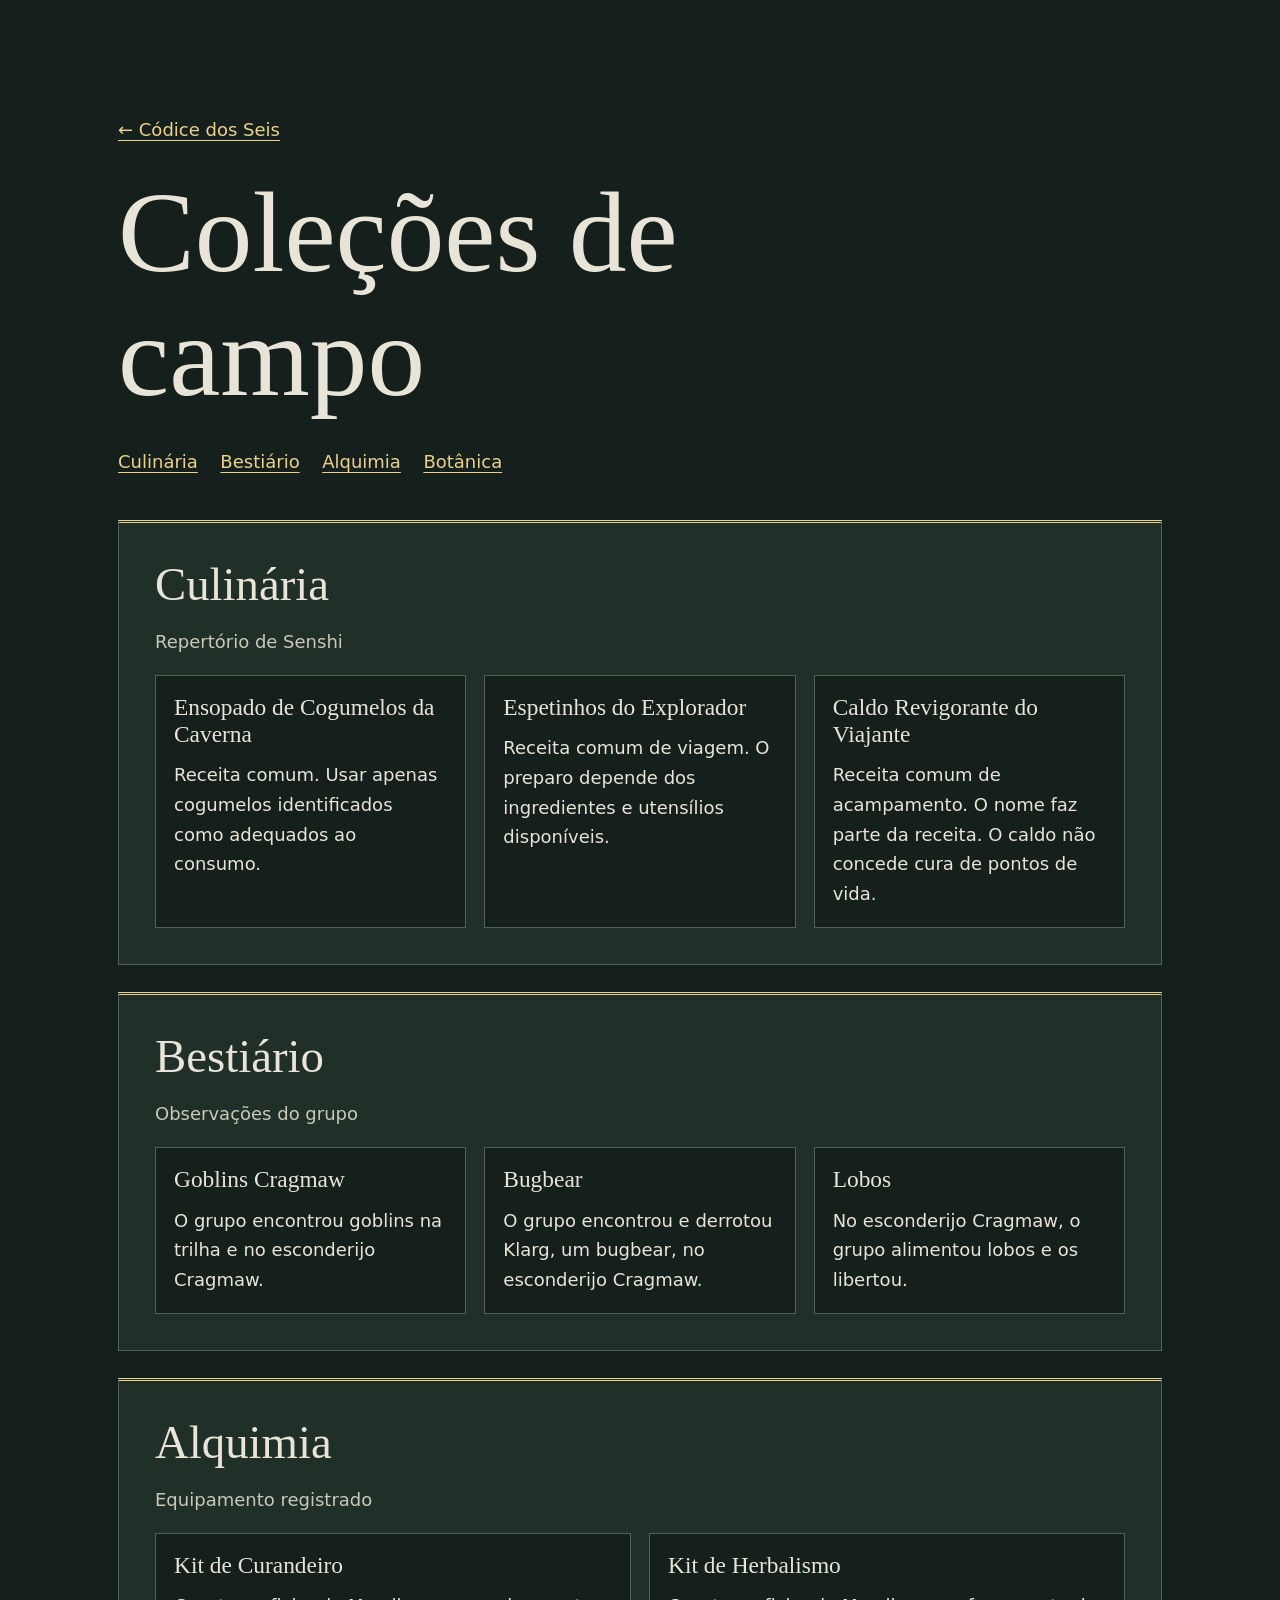
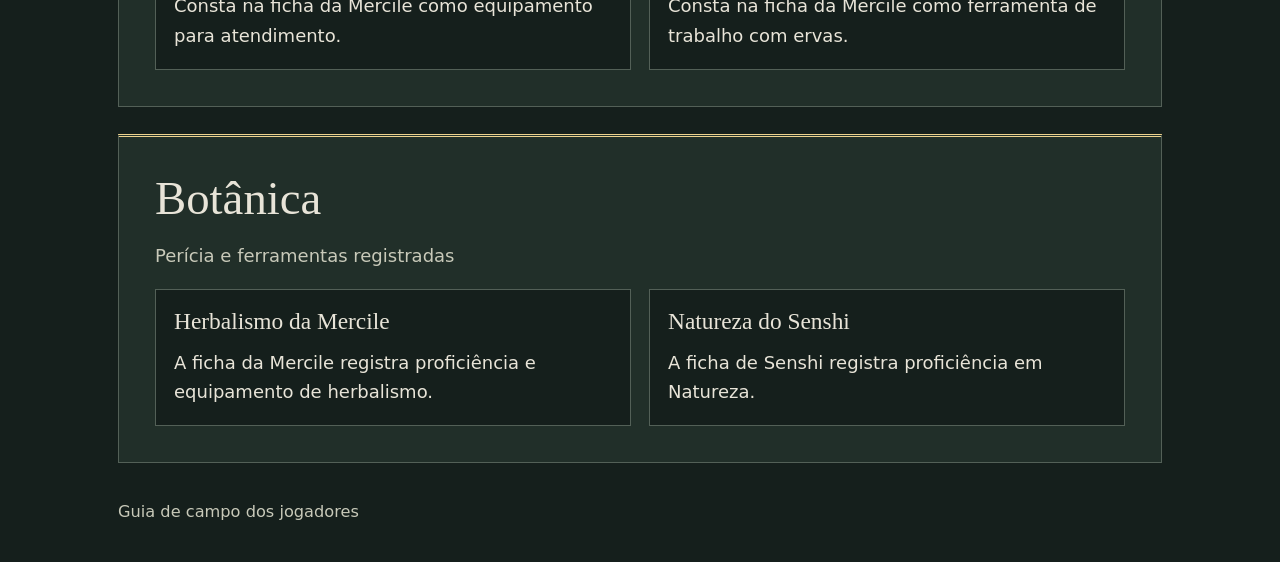
==== colecoes.html @ 7e8af9fe "Publica as coleções de campo confirmadas" ====
<!doctype html>
<html lang="pt-BR">
<head>
  <meta charset="utf-8">
  <meta name="viewport" content="width=device-width, initial-scale=1">
  <meta name="description" content="Culinária, Bestiário, Alquimia e Botânica do Códice dos Seis.">
  <link rel="icon" href="data:,">
  <title>Coleções de campo · Códice dos Seis</title>
  <style>
    :root {
      color-scheme: dark;
      --ink: #e8e4d8;
      --muted: #c8c9b9;
      --gold: #ecd18d;
      --forest: #151f1c;
      --paper: #212f29;
      --rule: #536057;
      background: var(--forest);
      color: var(--ink);
      font: 112.5%/1.65 system-ui, sans-serif;
    }
    * { box-sizing: border-box; }
    body { margin: 0; }
    header, main, footer { max-width: 66rem; margin-inline: auto; padding-inline: clamp(1.25rem, 6vw, 4rem); }
    header { padding-block: clamp(2.5rem, 10vw, 6rem) 2rem; }
    h1, h2 { font-family: Georgia, serif; font-weight: 400; line-height: 1.08; }
    h1 { max-width: 11ch; font-size: clamp(3rem, 9vw, 6.4rem); margin: 0 0 1.15rem; }
    h2 { font-size: clamp(1.75rem, 4vw, 2.6rem); margin: 0 0 1rem; }
    p { max-width: 62ch; margin: 0 0 1rem; }
    nav { display: flex; flex-wrap: wrap; gap: .5rem 1.25rem; }
    nav a { display: inline-flex; align-items: center; min-height: 44px; }
    a { color: var(--gold); text-underline-offset: .22em; }
    a:focus-visible { outline: 2px solid var(--gold); outline-offset: 4px; }
    main { display: grid; gap: 1.5rem; }
    section { background: var(--paper); border: 1px solid var(--rule); padding: clamp(1rem, 4vw, 2rem); }
    #cartas { border-block-start: 4px double var(--gold); }
    #cartas, #guia { grid-column: 1 / -1; }
    .spell-grid { display: grid; grid-template-columns: repeat(auto-fit, minmax(min(100%, 14rem), 1fr)); gap: 1.25rem; }
    .spell { border: 1px solid var(--rule); background: var(--forest); }
    .spell a { display: block; }
    .spell img { display: block; width: 100%; height: auto; aspect-ratio: 2 / 3; object-fit: contain; }
    .spell-copy { padding: 1rem; }
    .spell h3 { font: 400 1.45rem Georgia, serif; margin: 0 0 .55rem; }
    .spell-status { color: var(--gold); font-size: .85rem; }
    section p:last-child { margin-bottom: 0; }
    footer { color: var(--muted); padding-block: 2rem; font-size: .9rem; }
    @media (min-width: 52rem) {
      main { grid-template-columns: 1fr 1.4fr; align-items: start; }
    }
    .collection { grid-column: 1 / -1; scroll-margin-block-start: 1rem; border-block-start: 3px double var(--gold); }
    .caption { color: var(--muted); }
    .entry-grid { display: grid; gap: 1rem; grid-template-columns: repeat(auto-fit, minmax(min(100%, 15rem), 1fr)); }
    article { padding: 1rem; background: var(--forest); border: 1px solid var(--rule); }
    article h3 { font: 400 1.3rem Georgia, serif; margin: 0 0 .7rem; }
    .back { display: inline-flex; align-items: center; min-height: 44px; margin-block-end: 1rem; }
    h1 { max-width: 14ch; }
  </style>
</head>
<body>
  <header>
    <a class="back" href="./">← Códice dos Seis</a>
    <h1>Coleções de campo</h1>
    <nav aria-label="Coleções de campo">
      <a href="#culinaria">Culinária</a>
      <a href="#bestiario">Bestiário</a>
      <a href="#alquimia">Alquimia</a>
      <a href="#botanica">Botânica</a>
    </nav>
  </header>
  <main>
    <section class="collection" id="culinaria" aria-labelledby="titulo-culinaria">
      <h2 id="titulo-culinaria">Culinária</h2>
      <p class="caption">Repertório de Senshi</p>
      <div class="entry-grid">
        <article id="culinaria-ensopado">
          <h3>Ensopado de Cogumelos da Caverna</h3>
          <p>Receita comum. Usar apenas cogumelos identificados como adequados ao consumo.</p>
        </article>
        <article id="culinaria-espetinhos">
          <h3>Espetinhos do Explorador</h3>
          <p>Receita comum de viagem. O preparo depende dos ingredientes e utensílios disponíveis.</p>
        </article>
        <article id="culinaria-caldo">
          <h3>Caldo Revigorante do Viajante</h3>
          <p>Receita comum de acampamento. O nome faz parte da receita. O caldo não concede cura de pontos de vida.</p>
        </article>
      </div>
    </section>
    <section class="collection" id="bestiario" aria-labelledby="titulo-bestiario">
      <h2 id="titulo-bestiario">Bestiário</h2>
      <p class="caption">Observações do grupo</p>
      <div class="entry-grid">
        <article id="bestiario-goblins">
          <h3>Goblins Cragmaw</h3>
          <p>O grupo encontrou goblins na trilha e no esconderijo Cragmaw.</p>
        </article>
        <article id="bestiario-bugbear">
          <h3>Bugbear</h3>
          <p>O grupo encontrou e derrotou Klarg, um bugbear, no esconderijo Cragmaw.</p>
        </article>
        <article id="bestiario-lobos">
          <h3>Lobos</h3>
          <p>No esconderijo Cragmaw, o grupo alimentou lobos e os libertou.</p>
        </article>
      </div>
    </section>
    <section class="collection" id="alquimia" aria-labelledby="titulo-alquimia">
      <h2 id="titulo-alquimia">Alquimia</h2>
      <p class="caption">Equipamento registrado</p>
      <div class="entry-grid">
        <article id="alquimia-kit-curandeiro">
          <h3>Kit de Curandeiro</h3>
          <p>Consta na ficha da Mercile como equipamento para atendimento.</p>
        </article>
        <article id="alquimia-kit-herbalismo">
          <h3>Kit de Herbalismo</h3>
          <p>Consta na ficha da Mercile como ferramenta de trabalho com ervas.</p>
        </article>
      </div>
    </section>
    <section class="collection" id="botanica" aria-labelledby="titulo-botanica">
      <h2 id="titulo-botanica">Botânica</h2>
      <p class="caption">Perícia e ferramentas registradas</p>
      <div class="entry-grid">
        <article id="botanica-herbalismo">
          <h3>Herbalismo da Mercile</h3>
          <p>A ficha da Mercile registra proficiência e equipamento de herbalismo.</p>
        </article>
        <article id="botanica-natureza">
          <h3>Natureza do Senshi</h3>
          <p>A ficha de Senshi registra proficiência em Natureza.</p>
        </article>
      </div>
    </section>
  </main>
  <footer>Guia de campo dos jogadores</footer>
</body>
</html>
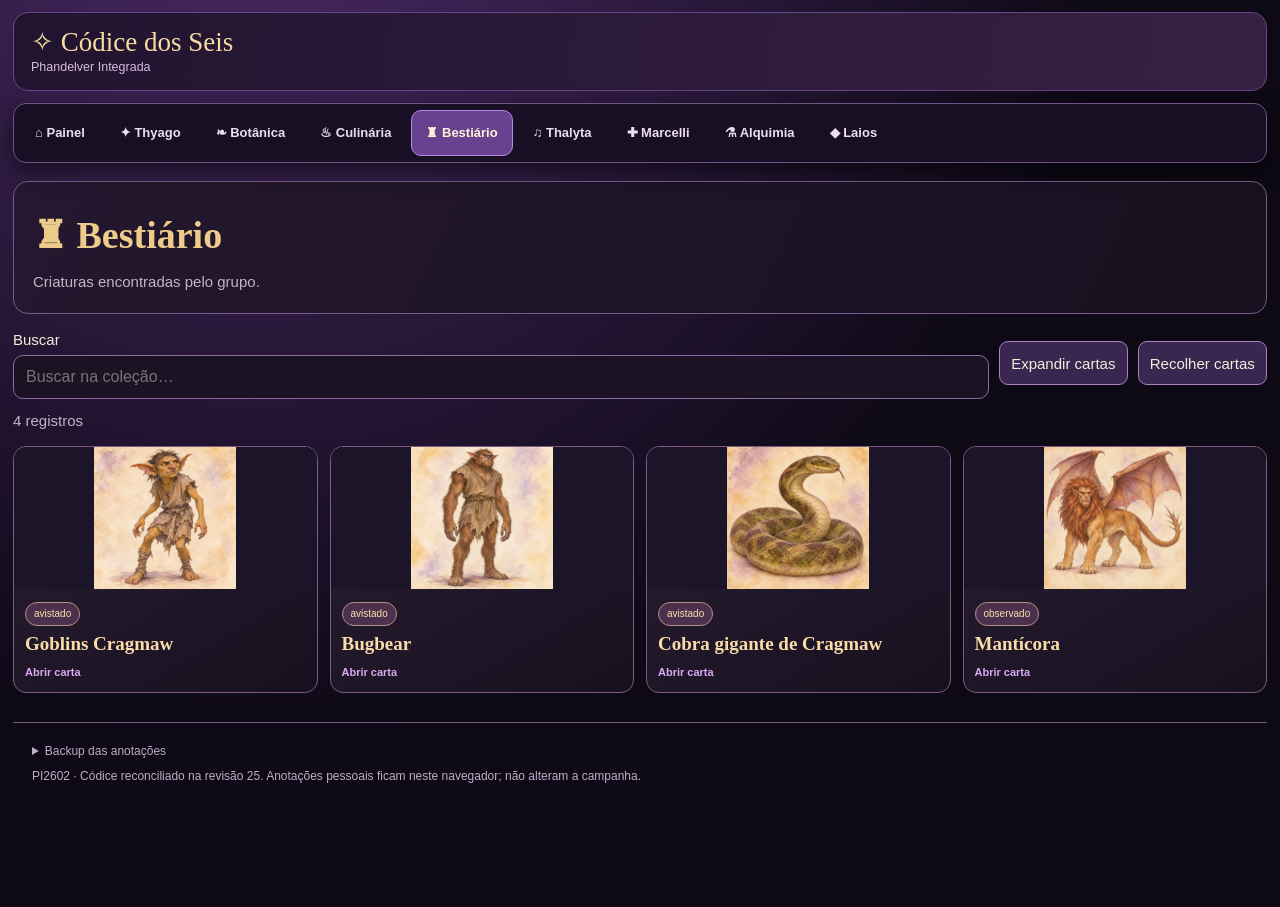
==== commit 41990a7d: "Integra coleções da campanha e ilustra cada receita Publica 60 cartas: 46 magias com descrição e dad" ====
--- a/colecoes.html
+++ b/colecoes.html
@@ -1,138 +1 @@
-<!doctype html>
-<html lang="pt-BR">
-<head>
-  <meta charset="utf-8">
-  <meta name="viewport" content="width=device-width, initial-scale=1">
-  <meta name="description" content="Culinária, Bestiário, Alquimia e Botânica do Códice dos Seis.">
-  <link rel="icon" href="data:,">
-  <title>Coleções de campo · Códice dos Seis</title>
-  <style>
-    :root {
-      color-scheme: dark;
-      --ink: #e8e4d8;
-      --muted: #c8c9b9;
-      --gold: #ecd18d;
-      --forest: #151f1c;
-      --paper: #212f29;
-      --rule: #536057;
-      background: var(--forest);
-      color: var(--ink);
-      font: 112.5%/1.65 system-ui, sans-serif;
-    }
-    * { box-sizing: border-box; }
-    body { margin: 0; }
-    header, main, footer { max-width: 66rem; margin-inline: auto; padding-inline: clamp(1.25rem, 6vw, 4rem); }
-    header { padding-block: clamp(2.5rem, 10vw, 6rem) 2rem; }
-    h1, h2 { font-family: Georgia, serif; font-weight: 400; line-height: 1.08; }
-    h1 { max-width: 11ch; font-size: clamp(3rem, 9vw, 6.4rem); margin: 0 0 1.15rem; }
-    h2 { font-size: clamp(1.75rem, 4vw, 2.6rem); margin: 0 0 1rem; }
-    p { max-width: 62ch; margin: 0 0 1rem; }
-    nav { display: flex; flex-wrap: wrap; gap: .5rem 1.25rem; }
-    nav a { display: inline-flex; align-items: center; min-height: 44px; }
-    a { color: var(--gold); text-underline-offset: .22em; }
-    a:focus-visible { outline: 2px solid var(--gold); outline-offset: 4px; }
-    main { display: grid; gap: 1.5rem; }
-    section { background: var(--paper); border: 1px solid var(--rule); padding: clamp(1rem, 4vw, 2rem); }
-    #cartas { border-block-start: 4px double var(--gold); }
-    #cartas, #guia { grid-column: 1 / -1; }
-    .spell-grid { display: grid; grid-template-columns: repeat(auto-fit, minmax(min(100%, 14rem), 1fr)); gap: 1.25rem; }
-    .spell { border: 1px solid var(--rule); background: var(--forest); }
-    .spell a { display: block; }
-    .spell img { display: block; width: 100%; height: auto; aspect-ratio: 2 / 3; object-fit: contain; }
-    .spell-copy { padding: 1rem; }
-    .spell h3 { font: 400 1.45rem Georgia, serif; margin: 0 0 .55rem; }
-    .spell-status { color: var(--gold); font-size: .85rem; }
-    section p:last-child { margin-bottom: 0; }
-    footer { color: var(--muted); padding-block: 2rem; font-size: .9rem; }
-    @media (min-width: 52rem) {
-      main { grid-template-columns: 1fr 1.4fr; align-items: start; }
-    }
-    .collection { grid-column: 1 / -1; scroll-margin-block-start: 1rem; border-block-start: 3px double var(--gold); }
-    .caption { color: var(--muted); }
-    .entry-grid { display: grid; gap: 1rem; grid-template-columns: repeat(auto-fit, minmax(min(100%, 15rem), 1fr)); }
-    article { padding: 1rem; background: var(--forest); border: 1px solid var(--rule); }
-    article h3 { font: 400 1.3rem Georgia, serif; margin: 0 0 .7rem; }
-    .back { display: inline-flex; align-items: center; min-height: 44px; margin-block-end: 1rem; }
-    h1 { max-width: 14ch; }
-  </style>
-</head>
-<body>
-  <header>
-    <a class="back" href="./">← Códice dos Seis</a>
-    <h1>Coleções de campo</h1>
-    <nav aria-label="Coleções de campo">
-      <a href="#culinaria">Culinária</a>
-      <a href="#bestiario">Bestiário</a>
-      <a href="#alquimia">Alquimia</a>
-      <a href="#botanica">Botânica</a>
-    </nav>
-  </header>
-  <main>
-    <section class="collection" id="culinaria" aria-labelledby="titulo-culinaria">
-      <h2 id="titulo-culinaria">Culinária</h2>
-      <p class="caption">Repertório de Senshi</p>
-      <div class="entry-grid">
-        <article id="culinaria-ensopado">
-          <h3>Ensopado de Cogumelos da Caverna</h3>
-          <p>Receita comum. Usar apenas cogumelos identificados como adequados ao consumo.</p>
-        </article>
-        <article id="culinaria-espetinhos">
-          <h3>Espetinhos do Explorador</h3>
-          <p>Receita comum de viagem. O preparo depende dos ingredientes e utensílios disponíveis.</p>
-        </article>
-        <article id="culinaria-caldo">
-          <h3>Caldo Revigorante do Viajante</h3>
-          <p>Receita comum de acampamento. O nome faz parte da receita. O caldo não concede cura de pontos de vida.</p>
-        </article>
-      </div>
-    </section>
-    <section class="collection" id="bestiario" aria-labelledby="titulo-bestiario">
-      <h2 id="titulo-bestiario">Bestiário</h2>
-      <p class="caption">Observações do grupo</p>
-      <div class="entry-grid">
-        <article id="bestiario-goblins">
-          <h3>Goblins Cragmaw</h3>
-          <p>O grupo encontrou goblins na trilha e no esconderijo Cragmaw.</p>
-        </article>
-        <article id="bestiario-bugbear">
-          <h3>Bugbear</h3>
-          <p>O grupo encontrou e derrotou Klarg, um bugbear, no esconderijo Cragmaw.</p>
-        </article>
-        <article id="bestiario-lobos">
-          <h3>Lobos</h3>
-          <p>No esconderijo Cragmaw, o grupo alimentou lobos e os libertou.</p>
-        </article>
-      </div>
-    </section>
-    <section class="collection" id="alquimia" aria-labelledby="titulo-alquimia">
-      <h2 id="titulo-alquimia">Alquimia</h2>
-      <p class="caption">Equipamento registrado</p>
-      <div class="entry-grid">
-        <article id="alquimia-kit-curandeiro">
-          <h3>Kit de Curandeiro</h3>
-          <p>Consta na ficha da Mercile como equipamento para atendimento.</p>
-        </article>
-        <article id="alquimia-kit-herbalismo">
-          <h3>Kit de Herbalismo</h3>
-          <p>Consta na ficha da Mercile como ferramenta de trabalho com ervas.</p>
-        </article>
-      </div>
-    </section>
-    <section class="collection" id="botanica" aria-labelledby="titulo-botanica">
-      <h2 id="titulo-botanica">Botânica</h2>
-      <p class="caption">Perícia e ferramentas registradas</p>
-      <div class="entry-grid">
-        <article id="botanica-herbalismo">
-          <h3>Herbalismo da Mercile</h3>
-          <p>A ficha da Mercile registra proficiência e equipamento de herbalismo.</p>
-        </article>
-        <article id="botanica-natureza">
-          <h3>Natureza do Senshi</h3>
-          <p>A ficha de Senshi registra proficiência em Natureza.</p>
-        </article>
-      </div>
-    </section>
-  </main>
-  <footer>Guia de campo dos jogadores</footer>
-</body>
-</html>
+<!doctype html><html lang="pt-BR"><meta charset="utf-8"><title>Coleções do Códice</title><a href="index.html#bestiario">Abrir as coleções atualizadas</a><script>location.replace("index.html"+(location.hash||"#bestiario"));</script></html>
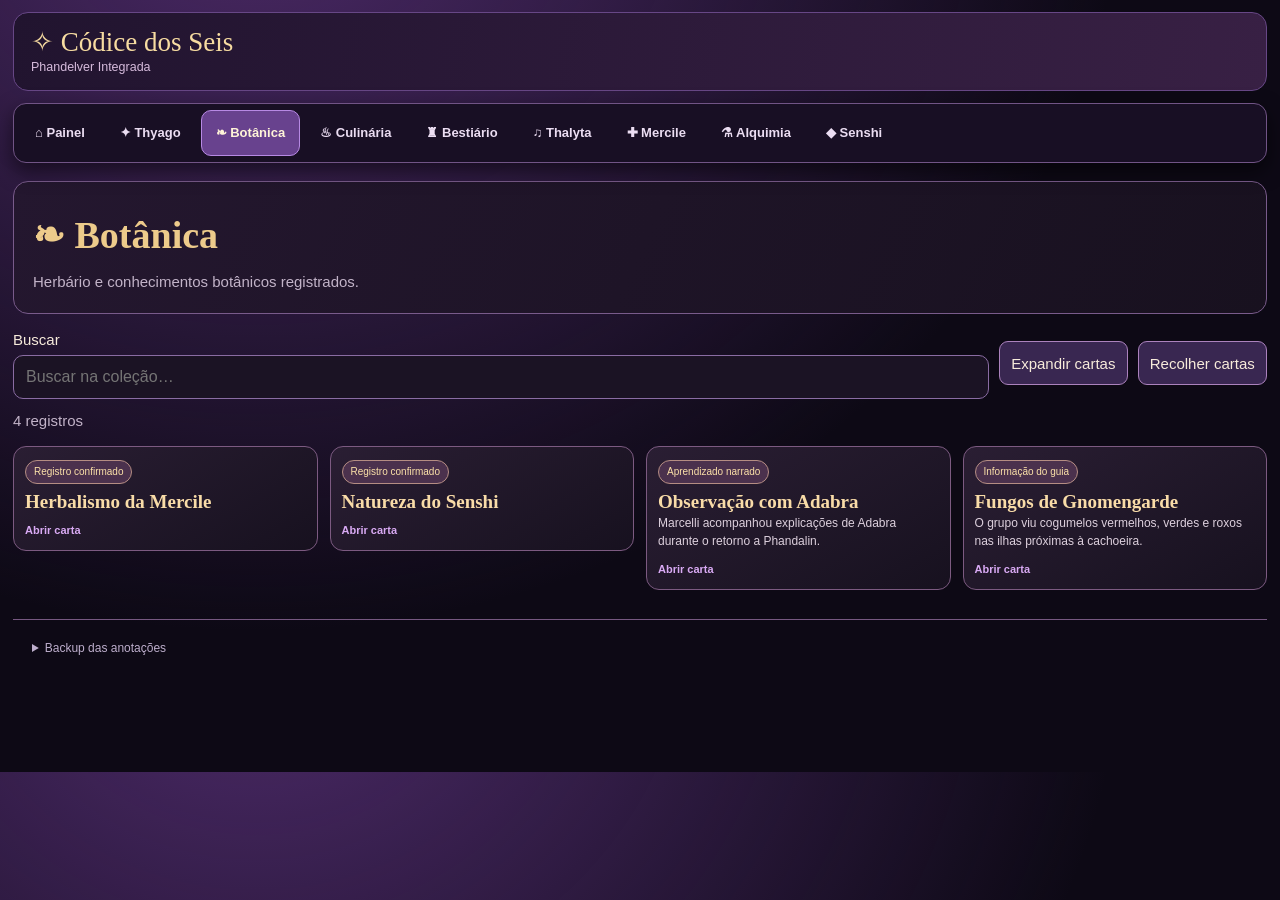
==== commit ebc79bdb: "Atualiza o Códice com a continuidade de 22 de novembro" ====
--- a/colecoes.html
+++ b/colecoes.html
@@ -1 +1 @@
-<!doctype html><html lang="pt-BR"><meta charset="utf-8"><title>Coleções do Códice</title><a href="index.html#bestiario">Abrir as coleções atualizadas</a><script>location.replace("index.html"+(location.hash||"#bestiario"));</script></html>+<!doctype html><html lang="pt-BR"><meta charset="utf-8"><meta name="viewport" content="width=device-width,initial-scale=1"><meta http-equiv="refresh" content="0;url=./#botanica"><title>Códice dos Seis</title><a href="./#botanica">Abrir coleção atual</a></html>
